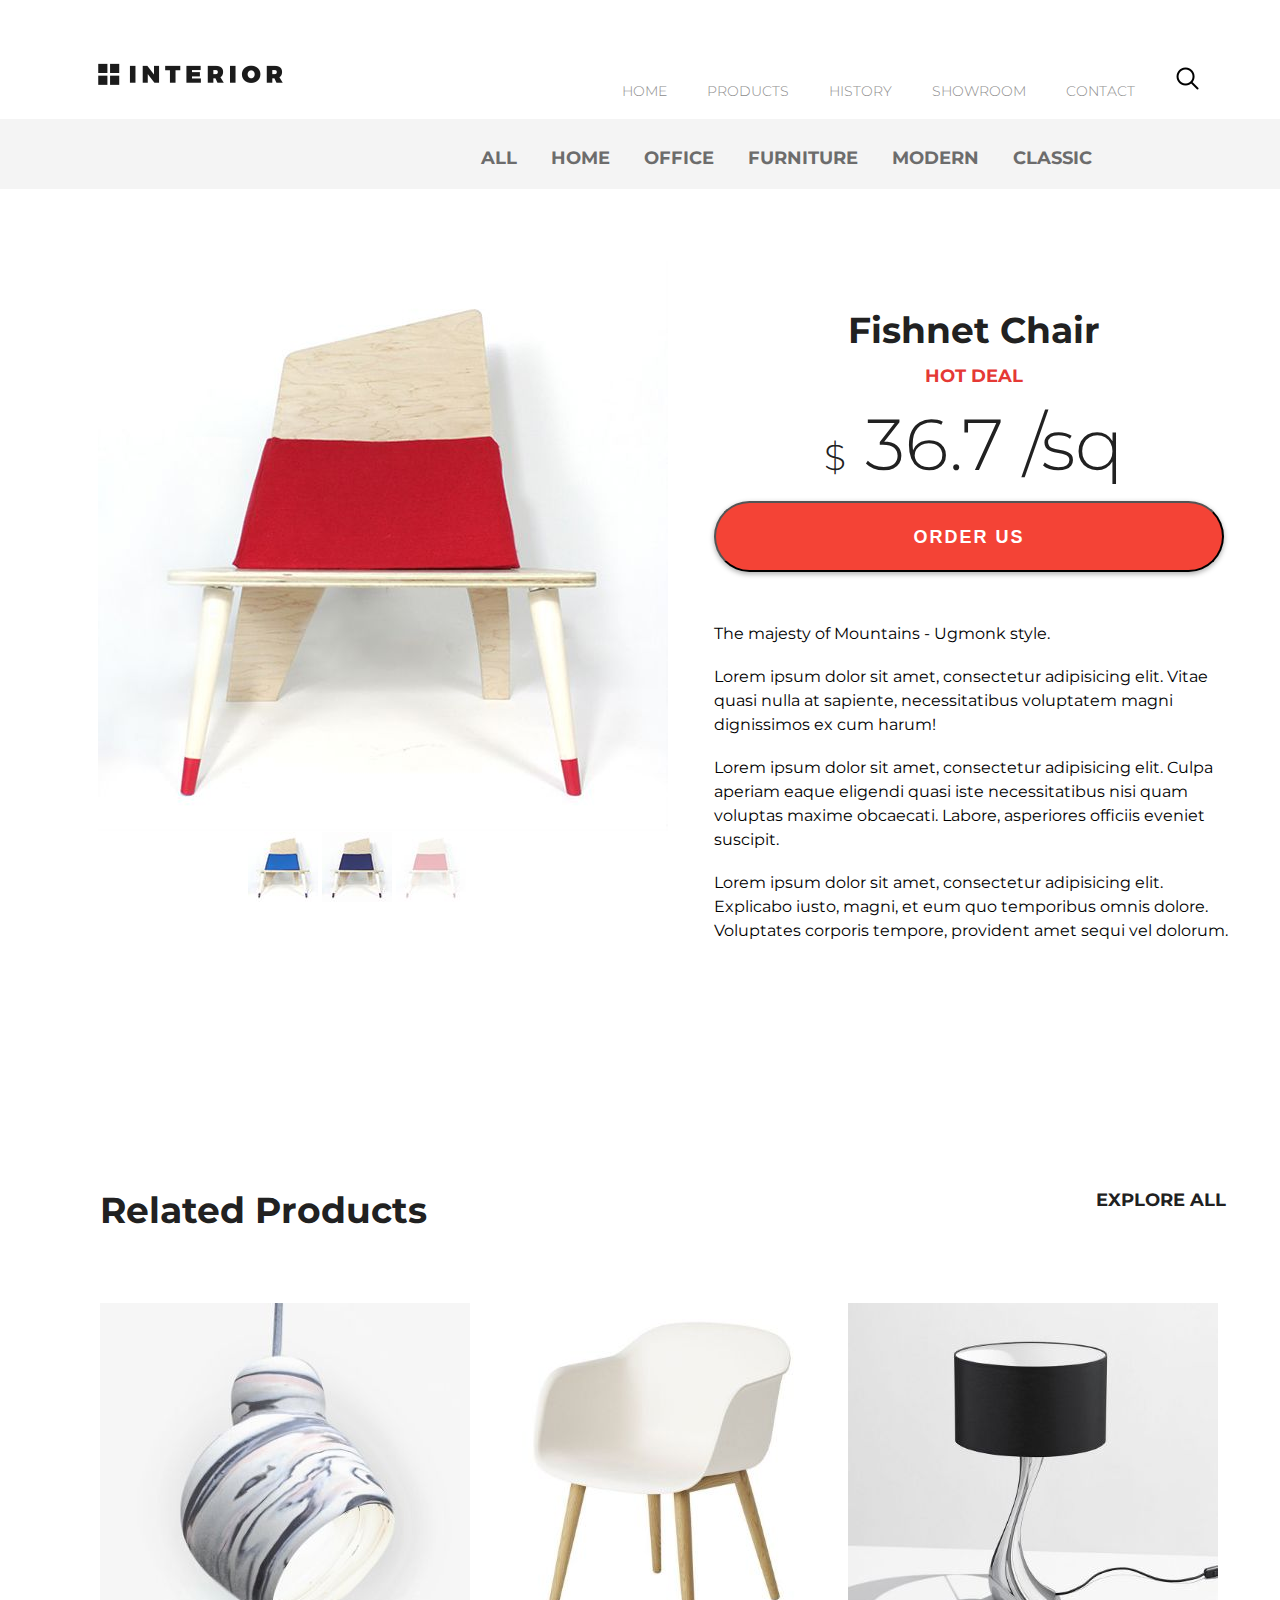
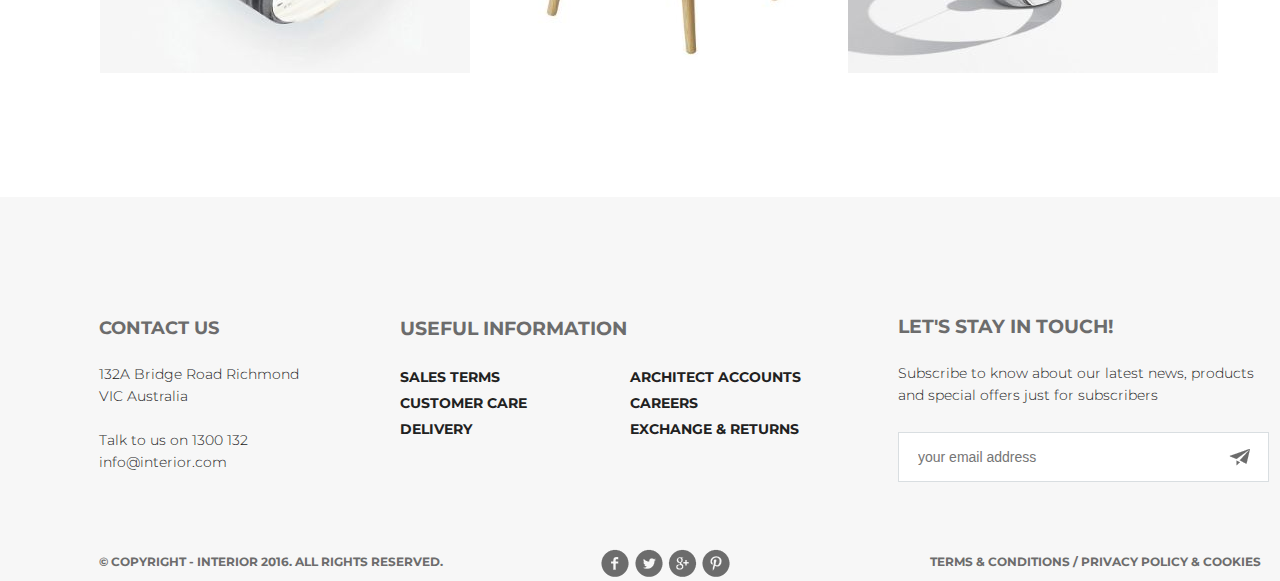
==== details.html @ d6e6364d "Final work for the educational course" ====
<!DOCTYPE html>
<html lang="en">

<head>
    <meta charset="UTF-8">
    <title>Document</title>
    <link href="style.css" rel="stylesheet">
</head>

<body>
    <div class="container">
        <a href="index.html"><img src="img/logo.png" alt="logo"></a>
        <img src="img/search.png" alt="search">
        <nav>
            <li><a href="index.html">home</a></li>
            <li><a href="#">products</a></li>
            <li><a href="#">history</a></li>
            <li><a href="#">showroom</a></li>
            <li><a href="#">contact</a></li>
        </nav>

        <div class="submenu">
            <ul>
                <li>ALL</li>
                <li>HOME</li>
                <li>OFFICE</li>
                <li>FURNITURE</li>
                <li>MODERN</li>
                <li>CLASSIC</li>
            </ul>
        </div>

        <main>
            <div class="chair_images">
                <img src="img/slider1.jpg" alt="red chair">
                <div class="img_slider ">
                    <img src="img/controll.jpg" alt="blue chair">
                    <img src="img/controll11.jpg" alt="navy chair">
                    <img src="img/1.jpg" alt="pink chair">
                </div>
            </div>
            <div class="description">
                <h3>Fishnet Chair</h3>
                <h4>HOT DEAL</h4>
                <h2><span class="dollar">$</span> 36.7 /sq</h2>
                <button><a href="#">ORDER US</a></button>
                <p>The majesty of Mountains - Ugmonk style.</p><br>
                <p>Lorem ipsum dolor sit amet, consectetur adipisicing elit. Vitae quasi nulla at sapiente, necessitatibus voluptatem magni dignissimos ex cum harum!</p><br>
                <p>Lorem ipsum dolor sit amet, consectetur adipisicing elit. Culpa aperiam eaque eligendi quasi iste necessitatibus nisi quam voluptas maxime obcaecati. Labore, asperiores officiis eveniet suscipit.</p><br>
                <p>Lorem ipsum dolor sit amet, consectetur adipisicing elit. Explicabo iusto, magni, et eum quo temporibus omnis dolore. Voluptates corporis tempore, provident amet sequi vel dolorum.</p>
            </div>

            <div class="related">
                <h2>Related Products</h2>
                <a class="explore" href="#">EXPLORE ALL&nbsp&nbsp</a>
                <div class="gallery">
                    <img src="img/product-11.jpg" alt="zebra lamp">
                    <img src="img/product-21.jpg" alt="white chair">
                    <img src="img/product-31.jpg" alt="black lamp">
                </div>
            </div>
        </main>

        <footer>
                <div class="contact">
                    <h3>CONTACT US</h3>
                    <p>132A Bridge Road Richmond VIC Australia<br><br>Talk to us on 1300 132 info@interior.com</p>
                </div>

                <div class="info">
                    <h3>USEFUL INFORMATION</h3>
                    <ul class="column1">
                        <li>SALES TERMS</li>
                        <li>CUSTOMER CARE</li>
                        <li>DELIVERY</li>
                    </ul>

                    <ul class="column2">
                        <li>ARCHITECT ACCOUNTS</li>
                        <li>CAREERS</li>
                        <li>EXCHANGE & RETURNS</li>
                    </ul>
                </div>

                <div class="in-touch">
                    <h3>LET'S STAY IN TOUCH!</h3>
                    <p>Subscribe to know about our latest news, products and special offers just for subscribers</p>
                    <input type="email" placeholder="your email address">
                </div>

                <div class="bottom">
                    <h4>&copy; COPYRIGHT - INTERIOR 2016. ALL RIGHTS RESERVED.</h4>
                    <img src="img/social-links.png" alt="social buttons">
                    <h5>TERMS & CONDITIONS / PRIVACY POLICY & COOKIES</h5>
                </div>
            </footer>
    </div>
    
</body>

</html>
---- style.css ----
@import url('https://fonts.googleapis.com/css?family=Montserrat:100,300,700');

* {
    margin: 0;
    padding: 0;
}

body {
    font-family: 'Montserrat', sans-serif;
}

.container {
    width: 1366px;
    margin: 0 auto;
}

.slider {
    background-image: url(img/slider-img.jpg);
    min-height: 800px;
}

img[alt="logo"] {
    margin-top: 63px;
    padding-left: 98px;
}

nav {
    float: right;
    margin-top: 67px;
    margin-right: 21px;
}

nav li {
    float: left;
    list-style: none;
    text-transform: uppercase;
}

nav li a {
    color: #8c8c8c;
    font-size: 14px;
    font-weight: 300;
    line-height: 48px;
    text-decoration: none;
    padding: 0 20px;
    display: block;
}

nav li a:hover {
    color: #212121;
    font-weight: 700;
    border-bottom: 1px solid black;
}

img[alt="search"] {
    float: right;
    margin-top: 67px;
    margin-right: 167px;
}

.text {
    margin-top: 288px;
    margin-left: 98px;
    width: 462px;
}

.text h3 {
    color: #43a047;
    font-size: 18px;
    font-weight: 700;
    line-height: 48px;
}

.text h1 {
    color: #212121;
    font-size: 62px;
    font-weight: 100;
    line-height: 72px;
    text-transform: uppercase;
    letter-spacing: -2px;
}

.text p {
    color: #6c6c6c;
    font-size: 14px;
    font-weight: 300;
    line-height: 24px;
    margin-bottom: 32px;
}

.text button, .exclusive button, .order button {
    background-color: #ffffff;
    box-shadow: 0px 1px 4.85px 0.15px rgba(33, 33, 33, 0.35);
    width: 212px;
    height: 45px;
    border-radius: 22px;
}

.text button a, .exclusive button a, .order button a {
    color: #212121;
    font-size: 18px;
    font-weight: 700;
    line-height: 24px;
    text-align: center;
    text-decoration: none;
    letter-spacing: 2px;
}

.text button:hover, .exclusive button:hover, .order button:hover {
    background: #ffffff url(img/arrow.png) no-repeat 173px 15px;
}

img[alt="navi"] {
    margin-top: 130px;
    margin-left: 623px;
}

.featured {
    width: 1171px;
    margin: 0 auto;
    display: block;
}

.tabs li {
    list-style: none;
    float: left;
    display: block;
}

.tabs li a {
    display: block;
    padding-right: 30px;
    padding-bottom: 10px;
    text-decoration: none;
    border-bottom: 1px solid black;
    color: #6c6c6c;
    font-size: 36px;
    font-weight: 700;
    margin-top: 120px;
}

.tabs li a:active {
    color: #212121;
    border-bottom: 3px solid black;
}

.explore {
    float: right;
    margin-top: 138px;
    color: #212121;
    font-size: 18px;
    font-weight: 700;
    line-height: 24px;
    text-decoration: none;
    margin-left: 3px;
    background: #fff;
    display: block;
}

.explore:hover {
    background: url(img/arrow.png) no-repeat 131px;
}

.images {
    width: 1170px;
    margin-top: 50px;
    float: left;
    margin-left: 98px;
    display: block;
}

.images .image {
    display: inline-block;
    width: 270px;
    margin-right: 25px;
    position: relative;
}

.images .image:last-child {
    margin-right: 0;
}

.images .hover {
    width: 252px;
    height: 268px;
    position: absolute;
    top: 0px;
    padding-left: 15px;
    border: 1px solid #9c9c9c;
    background-color: #ffffff;
    opacity: 0.9;
    display: none;
}

.images .image .hover img {
    margin-left: 101px;
}

.images .image .hover h3 {
    margin-top: 19px;
    margin-left: 50px;
}

.images .image .hover p {
    margin-top: 23px;
}

.images .image:hover .hover {
    display: block;
}

.hover img[alt="arrow"] {
    border-radius: 50%;
    background-color: #ffffff;
    box-shadow: 0px 2px 4.85px 0.15px rgba(33, 33, 33, 0.35);
    padding: 14px 18px;
    margin-top: 62px;
}

.order {
    margin-top: 120px;
    width: 1366px;
    float: right;
    display: block;
}

.order .chair {
    display: inline-block;
    float: left;
    position: relative;
}

.order .chair .hover {
    position: absolute;
    width: 374px;
    top: 228px;
    left: 51px;
}

.order .chair .hover h4 {
    color: #1e88e5;
    font-size: 18px;
    font-weight: 700;
    line-height: 48px;
}

.order .chair .hover h2 {
    color: #212121;
    font-size: 36px;
    font-weight: 700;
}

.order .chair .hover p {
    color: #6c6c6c;
    font-size: 13.99px;
    font-weight: 300;
    line-height: 24px;
    margin-bottom: 34px;
}

.trends {
    width: 1170px;
    margin-left: 98px;
    display: block;
}

.trends h2 {
    float: left;
    margin-top: 119px;
    color: #212121;
    font-size: 36px;
    font-weight: 700;
    margin-bottom: 64px;
}

.trends .gallery {
    float: left;
    min-width: 1200px;
}

.trends .gallery img {
    margin-right: 17px;
    margin-bottom: 30px;
}

.hot {
    background-image: url(img/slider-table.jpg);
    width: 1366px;
    height: 800px;
    float: left;
    margin-top: 90px;
    display: block;
}

.text h3 {
    color: #e53935;
}

.exclusive {
    min-width: 1170px;
    float: left;
    margin-top: 120px;
    margin-left: 98px;
}

.exclusive .big-image {
    float: left;
    position: relative;
}

.exclusive .big-image .hover {
    position: absolute;
    top: 186px;
    left: 31px;
    width: 332px;
}

.exclusive .big-image .hover h4 {
    color: #1e88e5;
    font-size: 18px;
    font-weight: 700;
    line-height: 48px;
}

.exclusive .big-image .hover h2 {
    color: #212121;
    font-size: 36px;
    font-weight: 700;
}

.exclusive .big-image .hover p {
    color: #6c6c6c;
    font-size: 13.99px;
    font-weight: 300;
    line-height: 24px;
    text-align: left;
    transform: scaleY(1.0022);
    margin-bottom: 34px;
}

.exclusive .image {
    display: block;
}

.exclusive .image img {
    margin-left: 27px;
    margin-bottom: 27px;
}

.app {
    background-image: url(img/back-img.jpg);
    height: 516px;
    width: 1366px;
    float: left;
    margin-top: 120px;
    display: block;
    margin: 0 auto;
}

.app .text {
    margin-top: 0;
}

.app .text h3 {
    margin-top: 125px;
    color: #6c6c6c;
}

.app .text h2 {
    color: #6c6c6c;
    font-size: 22px;
    font-weight: 300;
    line-height: 24px;
}

.app .text img {
    margin-top: 33px;
}

footer {
    min-height: 384px;
    min-width: 1366px;
    float: left;
    background-color: #f7f7f7;
}

footer .contact {
    margin-top: 120px;
    margin-left: 99px;
    float: left;
    margin-right: 80px;
}

footer .contact h3 {
    color: #6c6c6c;
    font-size: 18px;
}

footer .contact p {
    color: #212121;
    font-size: 14px;
    font-weight: 300;
    line-height: 22px;
    margin-top: 24px;
    width: 221px;
}

footer .info {
    margin-top: 120px;
    margin-left: 80px;
}

footer .info h3 {
    color: #6c6c6c;
}

footer .info ul {
    margin-top: 24px;
}

footer .info li {
    list-style: none;
    color: #212121;
    font-size: 14px;
    font-weight: 700;
    line-height: 26px;
}

footer .info .column1 {
    float: left;
    margin-right: 103px;
    float: left;
}

footer .info .column2 {
    float: left;
}

footer .in-touch {
    width: 370px;
    float: right;
    margin-right: 98px;
    margin-top: -25px
}

footer .in-touch h3 {
    color: #6c6c6c;
}

footer .in-touch p {
    color: #212121;
    font-size: 14px;
    font-weight: 300;
    line-height: 22px;
    margin-top: 24px;
    width: 363px;
}

footer .in-touch input {
    width: 350px;
    height: 48px;
    color: #6c6c6c;
    font-size: 14px;
    font-weight: 300;
    line-height: 22px;
    padding-left: 19px;
    margin-top: 26px;
    background: #fff url(img/plane.png) no-repeat 330px;
    border: 1px solid #d9dee1;
}

footer .bottom {
    float: left;
    margin-top: 67px;
}

footer .bottom h4 {
    float: left;
    color: #6c6c6c;
    font-size: 12px;
    font-weight: 700;
    line-height: 26px;
    margin-left: 99px;
    margin-right: 158px;
}

footer .bottom h5 {
    float: right;
    color: #6c6c6c;
    font-size: 12px;
    font-weight: 700;
    line-height: 26px;
    margin-left: 200px;
}

.submenu {
    min-height: 70px;
    background-color: #f4f4f4;
    margin-top: 30px;
}

.submenu ul {
    margin-left: 33%;
    margin-right: 33%;
    min-width: 650px;
}

.submenu ul li {
    display: inline-block;
    margin-left: 30px;
    margin-top: 28px;
    color: #6c6c6c;
    font-size: 18px;
    font-weight: 700;
}

.submenu ul li:hover {
    color: #212121;
}

main img[alt="red chair"] {
    float: left;
    margin-top: 72px;
    margin-left: 98px;
}

.chair_images {
    float: left;
    width: 570px;
}

.img_slider {
    margin-left: 248px;
}

.img_slider img:hover {
    opacity: 0.5;
}

.description {
    width: 520px;
    float: right;
    margin-right: 132px;
    margin-top: 119px;

}

.description h3 {
    color: #212121;
    font-size: 36px;
    font-weight: 700;
    text-align: center;
}

.description h4 {
    color: #e53935;
    font-size: 18px;
    font-weight: 700;
    line-height: 48px;
    text-align: center;
}

.description h2 {
    color: #212121;
    font-size: 72px;
    font-weight: 300;
    line-height: 88px;
    text-align: center;
}

.description h2 .dollar {
    font-size: 36px;
}

.description button {
    background: #f44336;
    box-shadow: 0px 2px 4.85px 0.15px rgba(33, 33, 33, 0.35);
    width: 510px;
    height: 71px;
    border-radius: 40px;
    margin-bottom: 50px;
}

.description button a {
    color: white;
    font-size: 18px;
    font-weight: 700;
    line-height: 24px;
    text-decoration: none;
    letter-spacing: 2px;
}

.description button:hover {
    background: #f44336 url(img/arrow_White.png) no-repeat 320px;
}

.description p {
    line-height: 24px;
}

.related {
    float: left;
    margin-left: 100px;
    margin-bottom: 120px;
}

.related h2 {
    float: left;
    margin-top: 245px;
    color: #212121;
    font-size: 36px;
    font-weight: 700;
}

.related .explore {
    float: right;
    color: #212121;
    font-size: 18px;
    font-weight: 700;
    line-height: 24px;
    margin-top: 245px;
    margin-right: 130px;
}

.related .gallery {
    float: left;
    margin-top: 71px;
}

.related .gallery img:hover {
    opacity: 0.5;
}
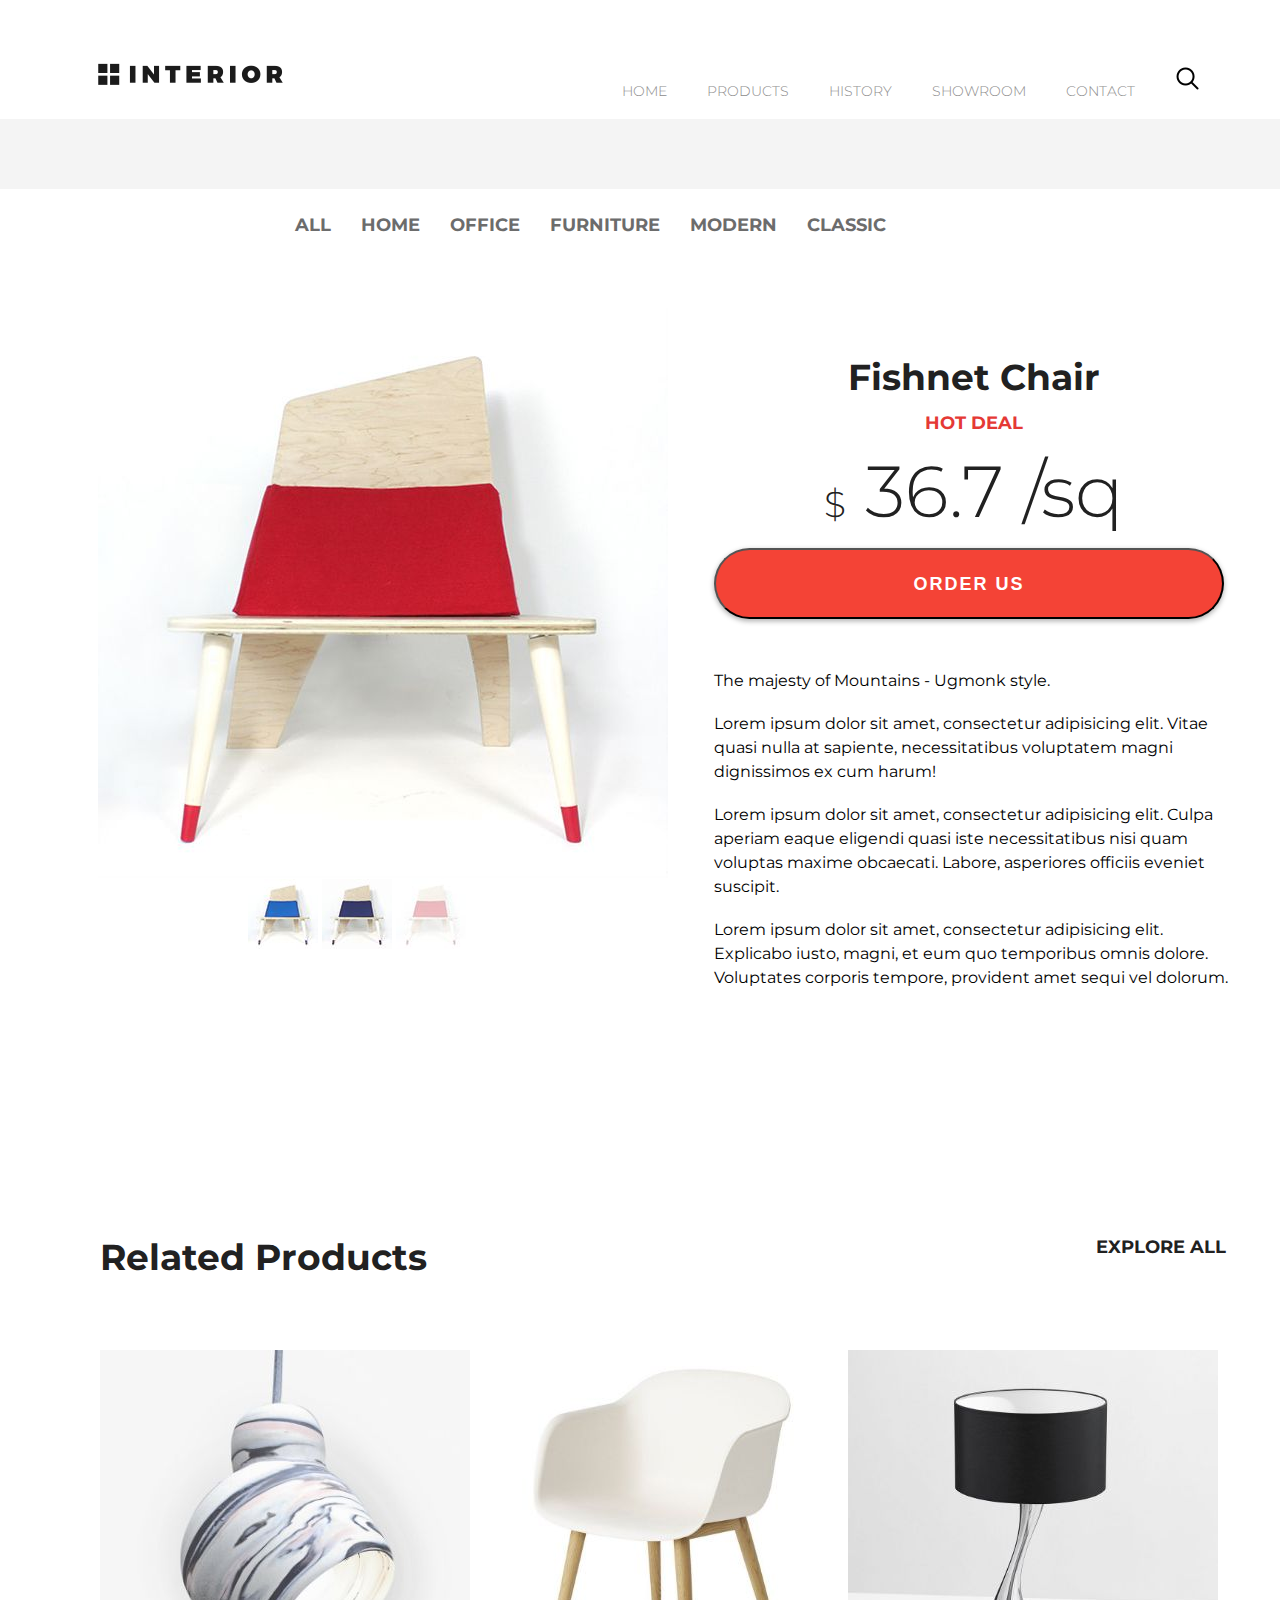
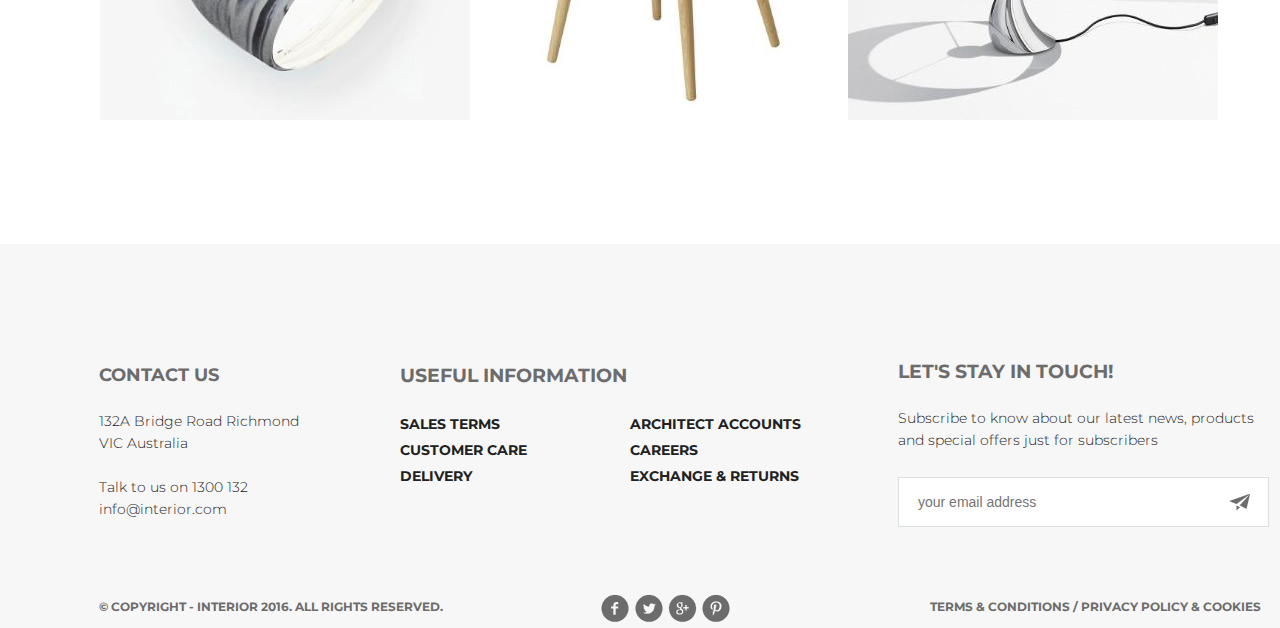
==== commit e68db7ad: "footer fix" ====
--- a/details.html
+++ b/details.html
@@ -11,13 +11,13 @@
     <div class="container">
         <a href="index.html"><img src="img/logo.png" alt="logo"></a>
         <img src="img/search.png" alt="search">
-        <nav>
+        <ul>
             <li><a href="index.html">home</a></li>
             <li><a href="#">products</a></li>
             <li><a href="#">history</a></li>
             <li><a href="#">showroom</a></li>
             <li><a href="#">contact</a></li>
-        </nav>
+        </ul>
 
         <div class="submenu">
             <ul>
@@ -69,17 +69,17 @@
 
                 <div class="info">
                     <h3>USEFUL INFORMATION</h3>
-                    <ul class="column1">
-                        <li>SALES TERMS</li>
-                        <li>CUSTOMER CARE</li>
-                        <li>DELIVERY</li>
-                    </ul>
+                    <div class="column1">
+                        <p>SALES TERMS</p>
+                        <p>CUSTOMER CARE</p>
+                        <p>DELIVERY</p>
+                    </div>
 
-                    <ul class="column2">
-                        <li>ARCHITECT ACCOUNTS</li>
-                        <li>CAREERS</li>
-                        <li>EXCHANGE & RETURNS</li>
-                    </ul>
+                    <div class="column2">
+                        <p>ARCHITECT ACCOUNTS</p>
+                        <p>CAREERS</p>
+                        <p>EXCHANGE & RETURNS</p>
+                    </div>
                 </div>
 
                 <div class="in-touch">
--- a/style.css
+++ b/style.css
@@ -24,19 +24,19 @@
     padding-left: 98px;
 }
 
-nav {
+ul {
     float: right;
     margin-top: 67px;
     margin-right: 21px;
 }
 
-nav li {
+ul li {
     float: left;
     list-style: none;
     text-transform: uppercase;
 }
 
-nav li a {
+ul li a {
     color: #8c8c8c;
     font-size: 14px;
     font-weight: 300;
@@ -46,7 +46,7 @@
     display: block;
 }
 
-nav li a:hover {
+ul li a:hover {
     color: #212121;
     font-weight: 700;
     border-bottom: 1px solid black;
@@ -96,7 +96,7 @@
     border-radius: 22px;
 }
 
-.text button a, .exclusive button a, .order button a {
+.text a button, .exclusive a button, .order a button {
     color: #212121;
     font-size: 18px;
     font-weight: 700;
@@ -121,10 +121,14 @@
     display: block;
 }
 
+.tabs {
+    float: left;
+}
+
 .tabs li {
     list-style: none;
-    float: left;
-    display: block;
+    display: block;
+    float: left;
 }
 
 .tabs li a {
@@ -136,7 +140,7 @@
     color: #6c6c6c;
     font-size: 36px;
     font-weight: 700;
-    margin-top: 120px;
+    margin-top: 38px;
 }
 
 .tabs li a:active {
@@ -414,22 +418,22 @@
     color: #6c6c6c;
 }
 
-footer .info ul {
+footer .info div {
     margin-top: 24px;
 }
 
-footer .info li {
+footer .info .column1 p, footer .info .column2 p {
     list-style: none;
     color: #212121;
     font-size: 14px;
     font-weight: 700;
     line-height: 26px;
+    display: block;
 }
 
 footer .info .column1 {
     float: left;
     margin-right: 103px;
-    float: left;
 }
 
 footer .info .column2 {
@@ -440,7 +444,7 @@
     width: 370px;
     float: right;
     margin-right: 98px;
-    margin-top: -25px
+    margin-top: -27px;
 }
 
 footer .in-touch h3 {
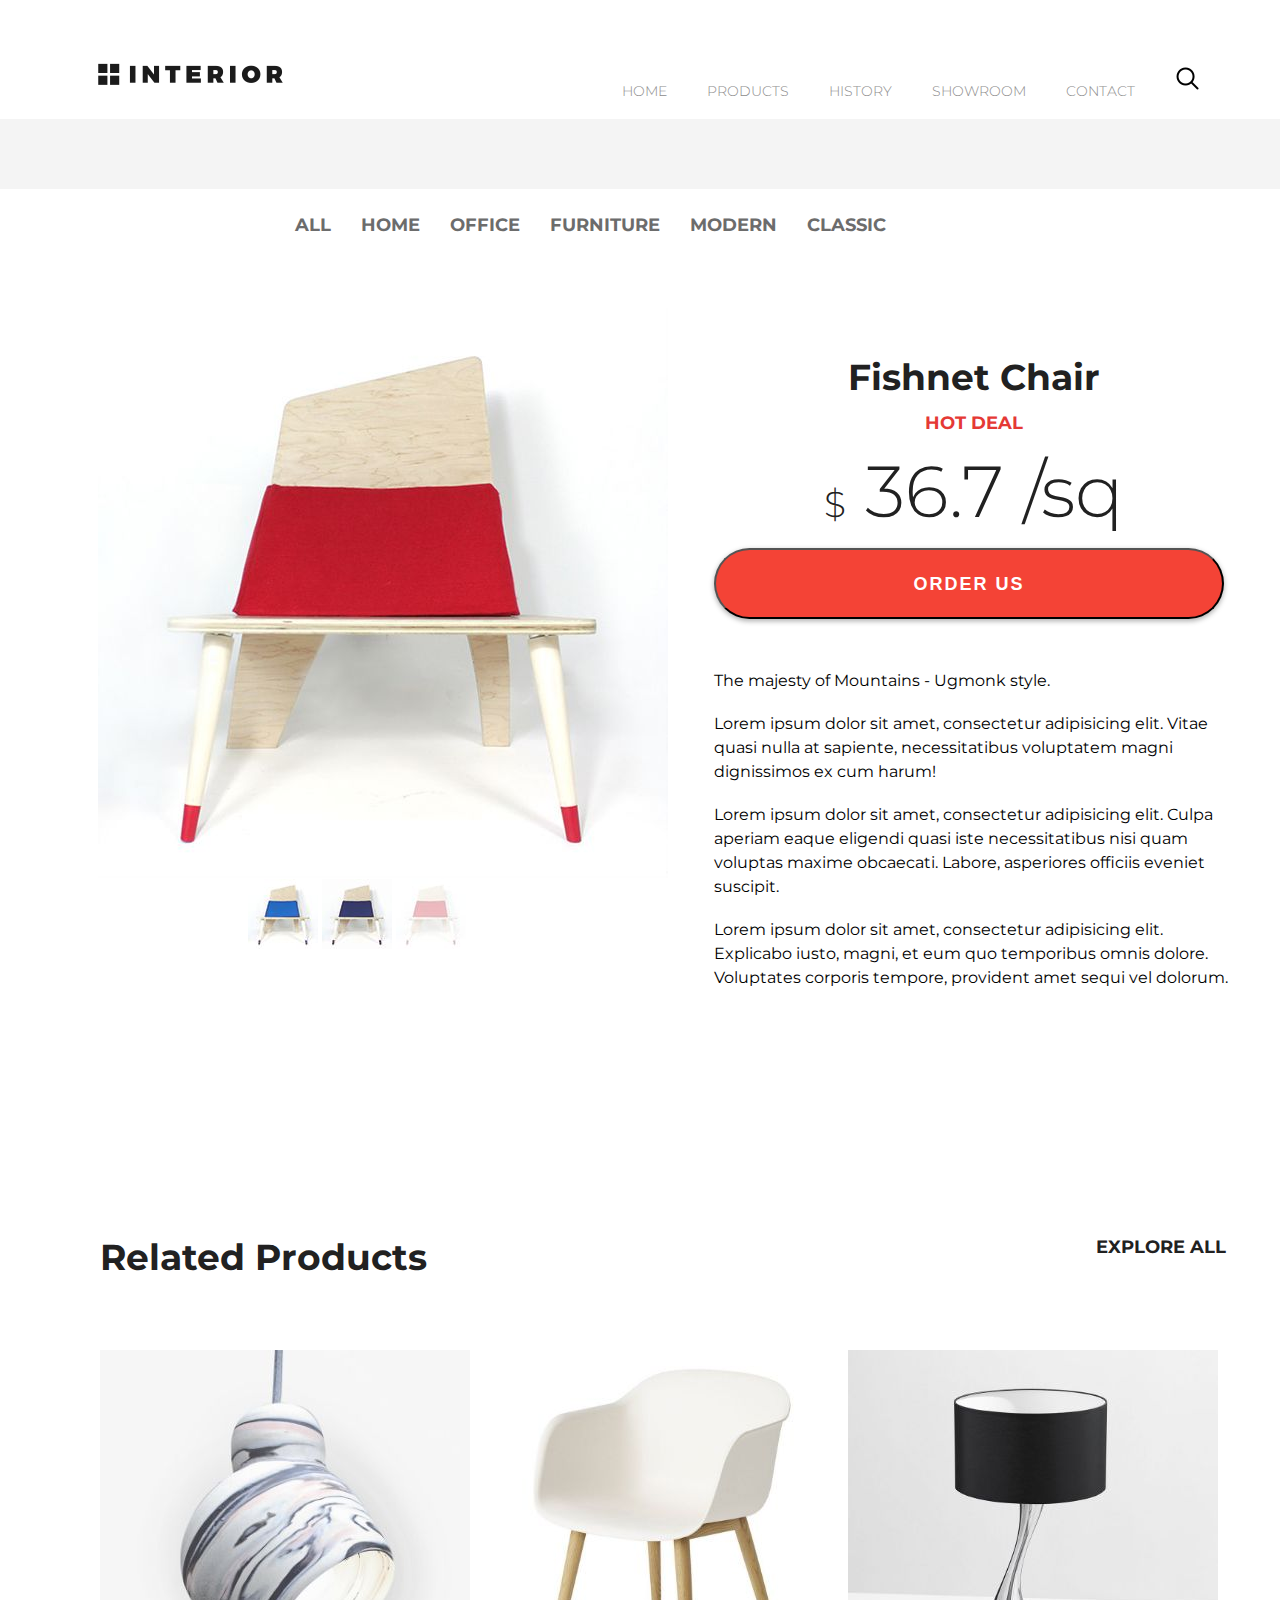
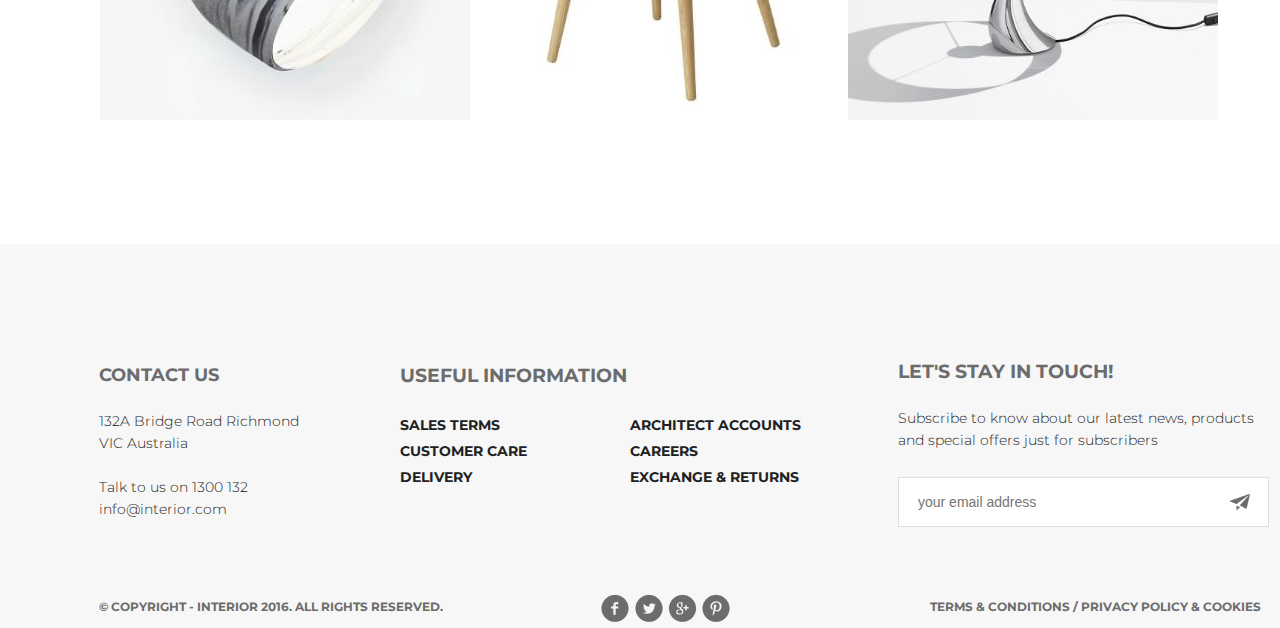
==== commit 1a076398: "button fix" ====
--- a/details.html
+++ b/details.html
@@ -43,7 +43,7 @@
                 <h3>Fishnet Chair</h3>
                 <h4>HOT DEAL</h4>
                 <h2><span class="dollar">$</span> 36.7 /sq</h2>
-                <button><a href="#">ORDER US</a></button>
+                <button>ORDER US</button>
                 <p>The majesty of Mountains - Ugmonk style.</p><br>
                 <p>Lorem ipsum dolor sit amet, consectetur adipisicing elit. Vitae quasi nulla at sapiente, necessitatibus voluptatem magni dignissimos ex cum harum!</p><br>
                 <p>Lorem ipsum dolor sit amet, consectetur adipisicing elit. Culpa aperiam eaque eligendi quasi iste necessitatibus nisi quam voluptas maxime obcaecati. Labore, asperiores officiis eveniet suscipit.</p><br>
--- a/style.css
+++ b/style.css
@@ -94,9 +94,6 @@
     width: 212px;
     height: 45px;
     border-radius: 22px;
-}
-
-.text a button, .exclusive a button, .order a button {
     color: #212121;
     font-size: 18px;
     font-weight: 700;
@@ -419,11 +416,10 @@
 }
 
 footer .info div {
-    margin-top: 24px;
+    margin-top: 25px;
 }
 
 footer .info .column1 p, footer .info .column2 p {
-    list-style: none;
     color: #212121;
     font-size: 14px;
     font-weight: 700;
@@ -583,9 +579,6 @@
     height: 71px;
     border-radius: 40px;
     margin-bottom: 50px;
-}
-
-.description button a {
     color: white;
     font-size: 18px;
     font-weight: 700;
